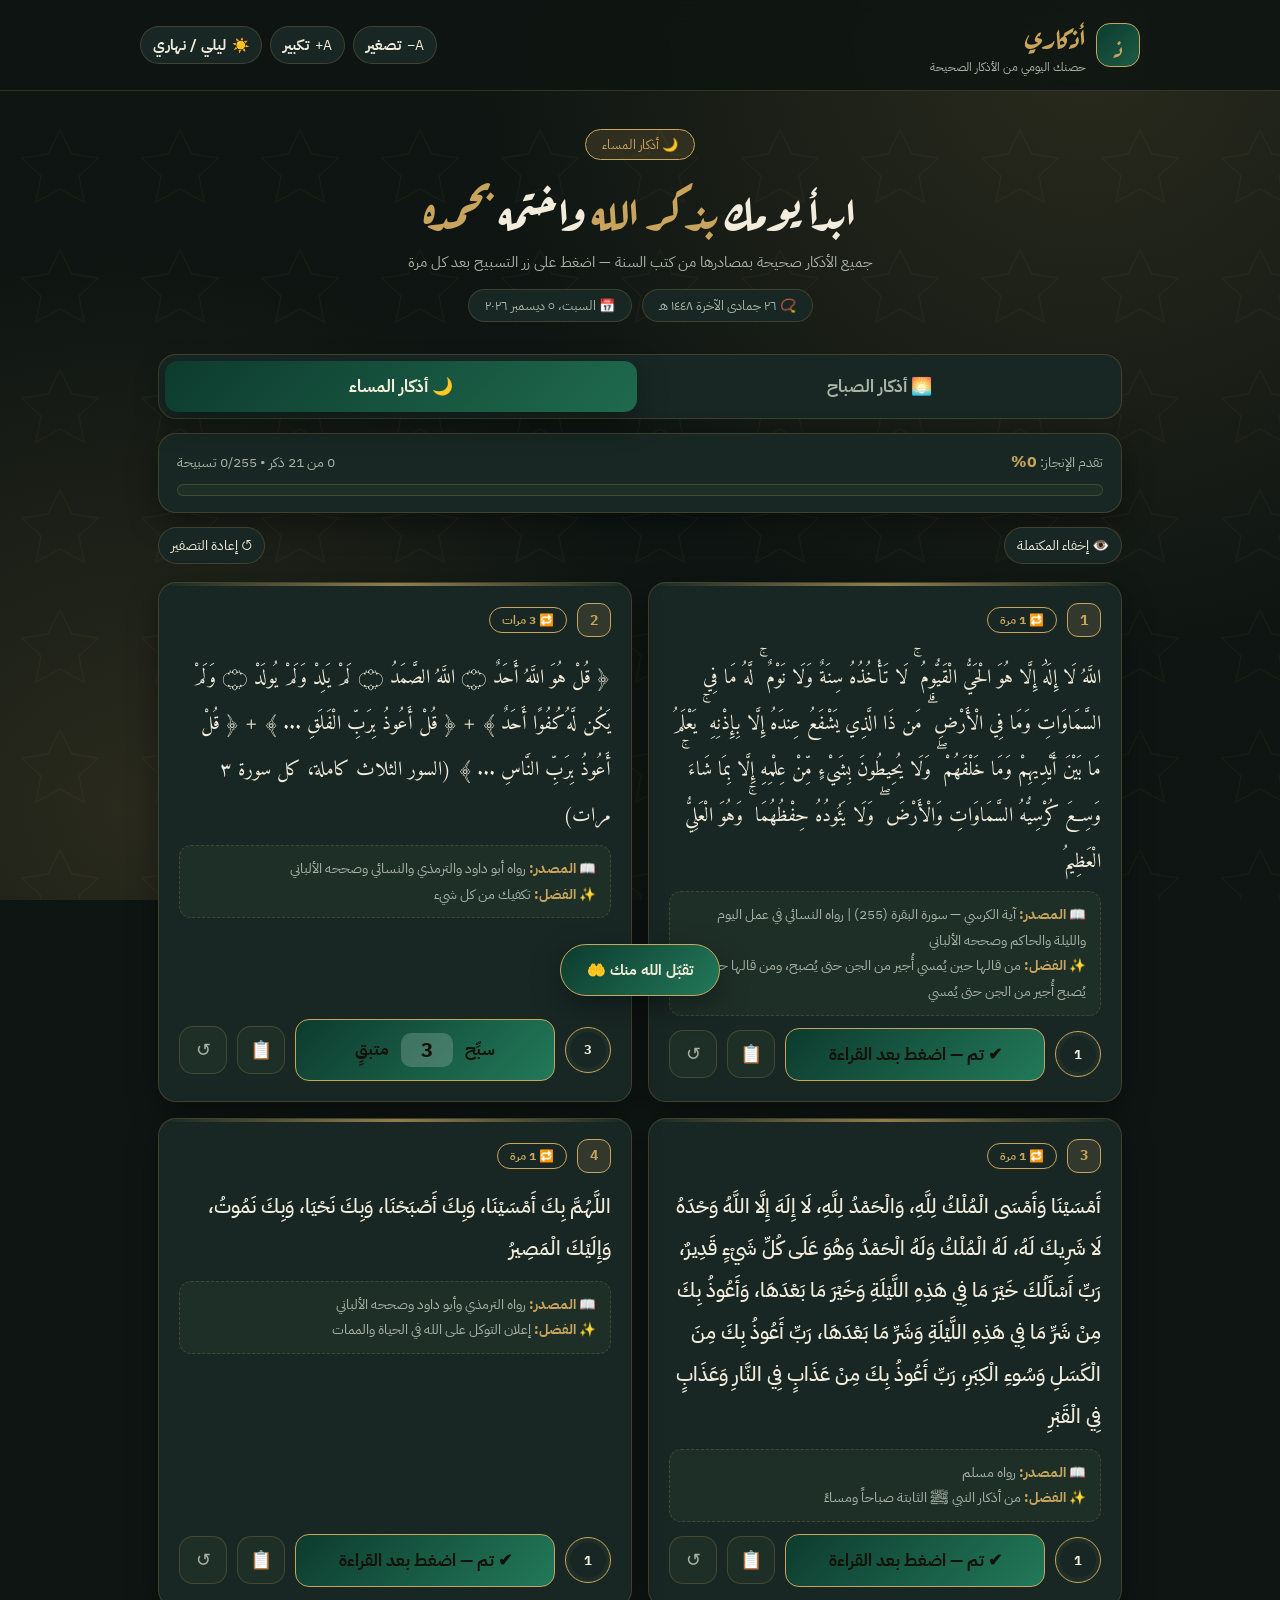
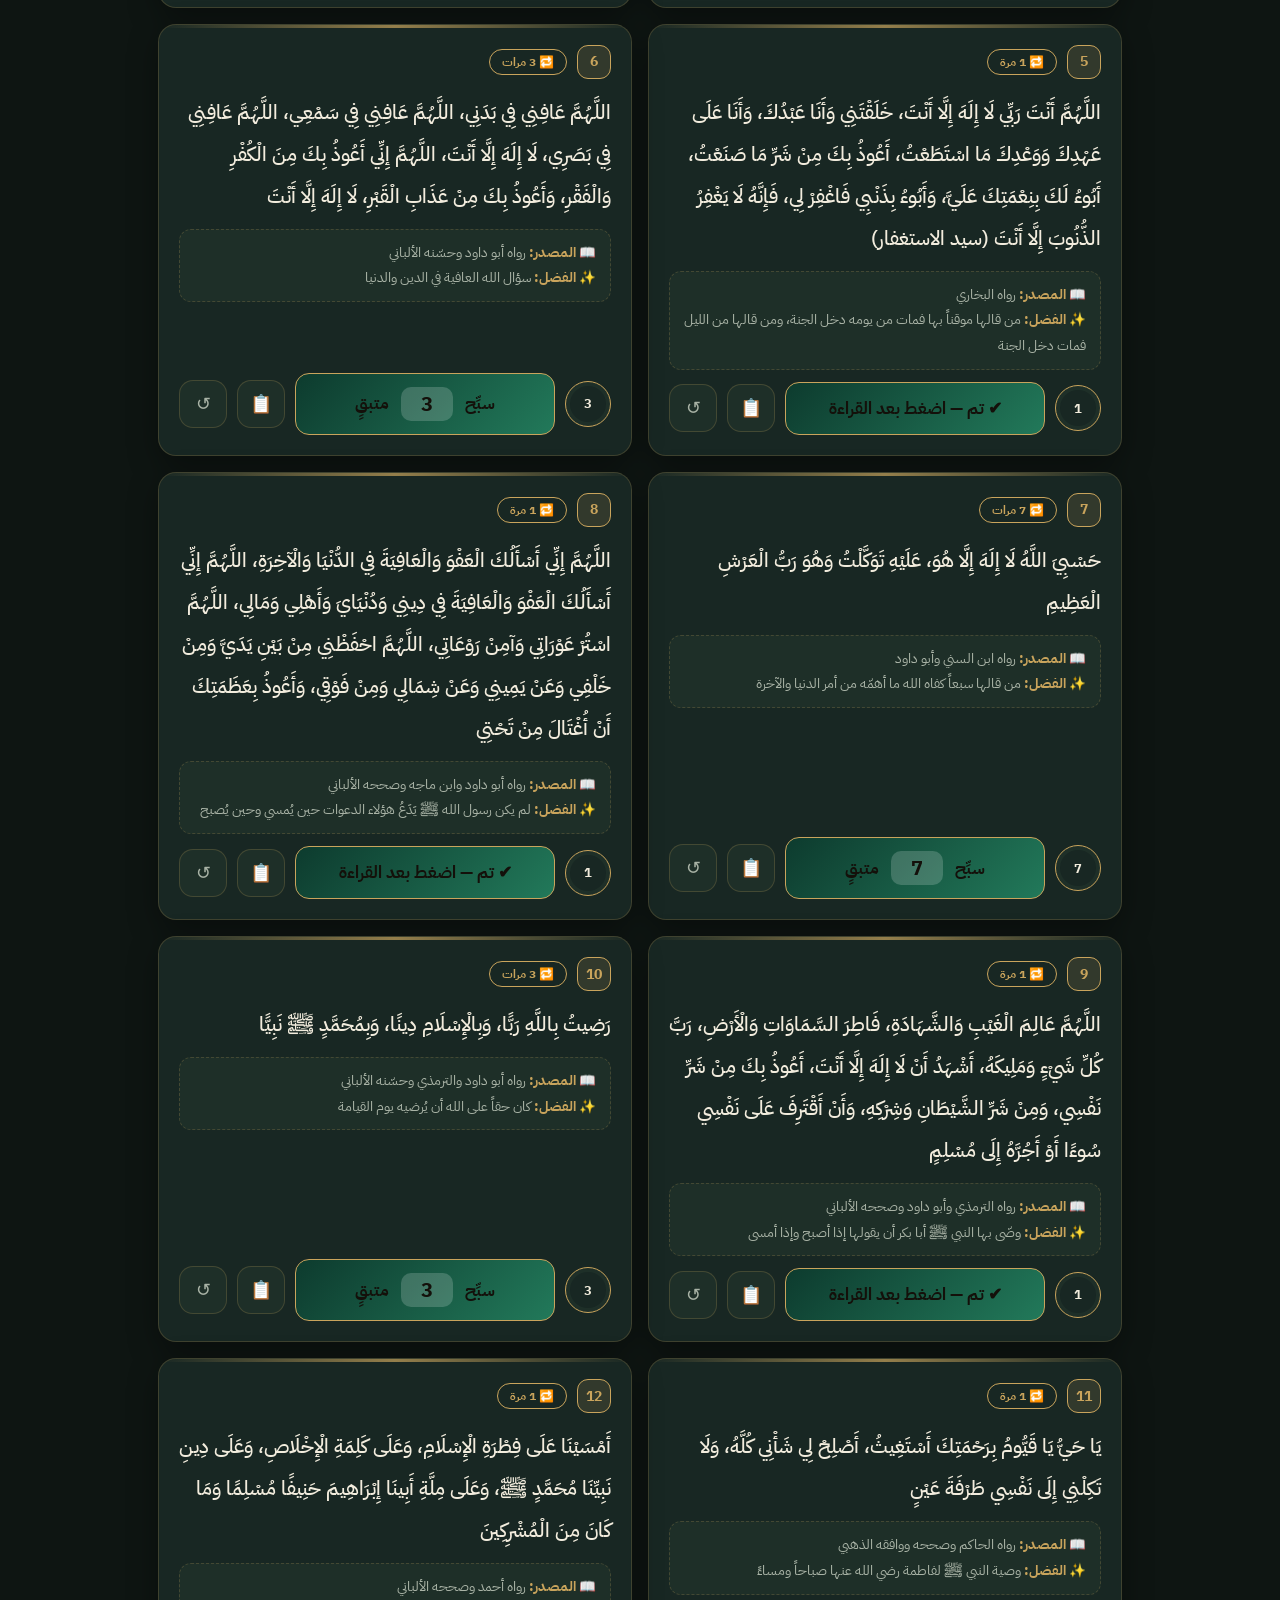
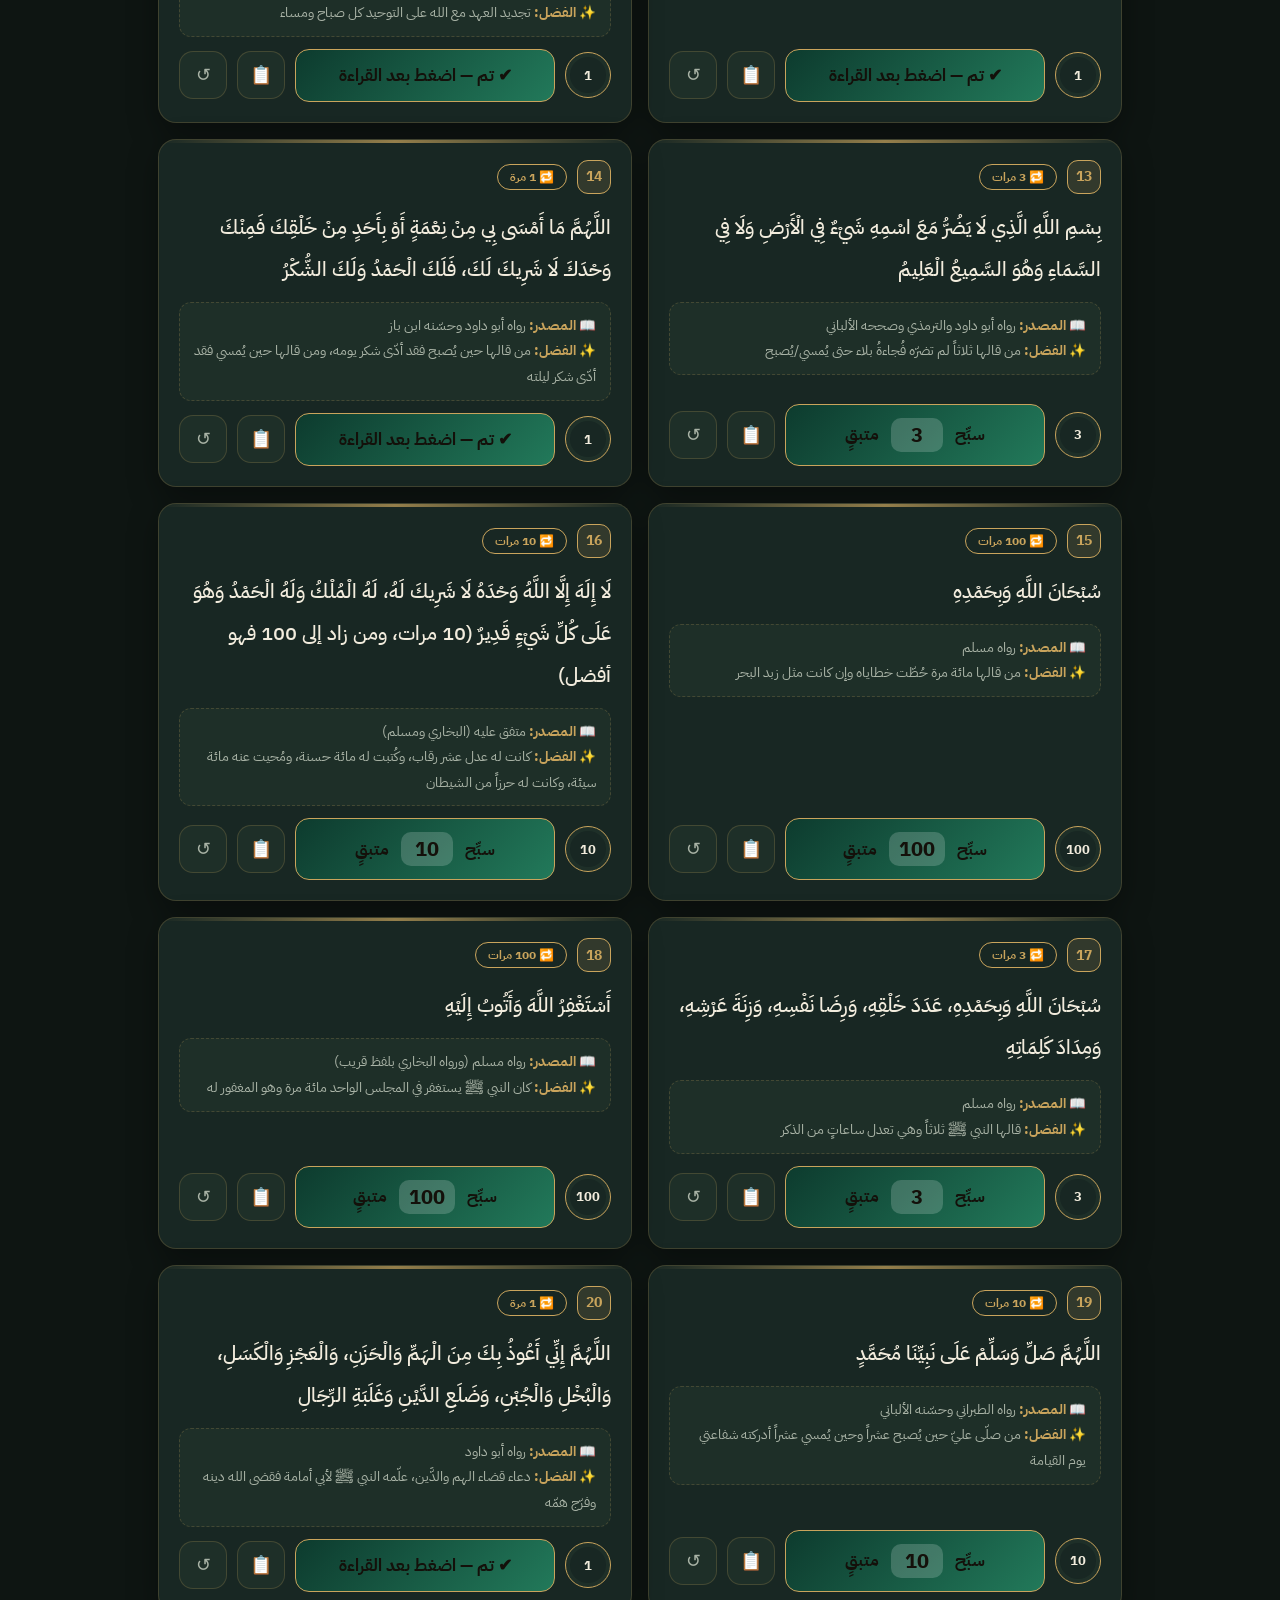
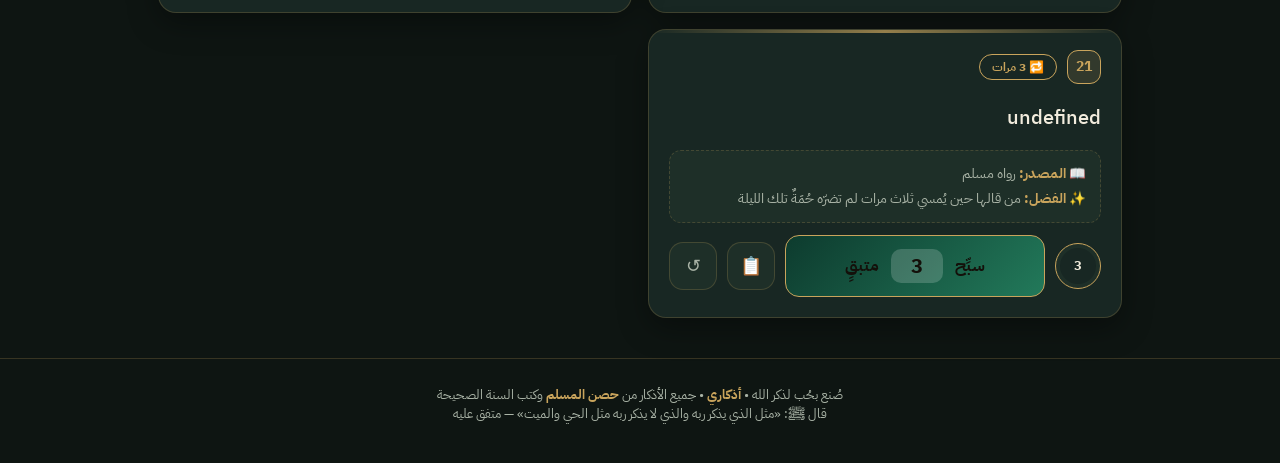
==== azkari-upload/index.html @ 73db7189 "إضافة دعم PWA: manifest.json، service-worker.js، أيقونة التطبيق، وزر التثبيت للجوال" ====
<!DOCTYPE html>
<html lang="ar" dir="rtl" data-theme="dark">
<head>
<meta charset="UTF-8">
<meta name="viewport" content="width=device-width, initial-scale=1.0">
<title>أذكاري | أذكار الصباح والمساء</title>
<meta name="description" content="موقع أذكاري - أذكار الصباح والمساء الصحيحة بمصادرها مع مسبحة إلكترونية لكل ذكر">
<meta name="theme-color" content="#0d3b2e">
<link rel="manifest" href="manifest.json">
<link rel="apple-touch-icon" href="icon.svg">
<link rel="preconnect" href="https://fonts.googleapis.com">
<link rel="preconnect" href="https://fonts.gstatic.com" crossorigin>
<!-- خط ثمانية: IBM Plex Sans Arabic (الخط المعتمد في هوية ثمانية) + خط أميري للنصوص القرآنية -->
<link href="https://fonts.googleapis.com/css2?family=IBM+Plex+Sans+Arabic:wght@300;400;500;600;700&family=Amiri+Quran&family=Aref+Ruqaa:wght@400;700&display=swap" rel="stylesheet">
<style>
  :root{
    --text-size: 20px;
    --radius: 18px;
    --gold: #c9a45c;
    --gold-soft: rgba(201,164,92,.15);
    --transition: .25s ease;
  }
  html[data-theme="dark"]{
    --bg: #0e1512;
    --bg2: #14201a;
    --card: #182723;
    --card2: #1e2f28;
    --ink: #f2ecdd;
    --muted: #a9b3a6;
    --line: rgba(201,164,92,.22);
    --shadow: 0 10px 30px rgba(0,0,0,.35);
    --header-bg: rgba(14,21,18,.88);
    --pattern-opacity: .05;
    --btn-ink: #14100a;
  }
  html[data-theme="light"]{
    --bg: #f7f3e8;
    --bg2: #fffdf6;
    --card: #ffffff;
    --card2: #faf5e9;
    --ink: #2b2620;
    --muted: #7a7264;
    --line: rgba(160,120,50,.28);
    --shadow: 0 10px 25px rgba(120,90,30,.12);
    --header-bg: rgba(247,243,232,.92);
    --pattern-opacity: .06;
    --btn-ink: #fffdf6;
  }
  *{box-sizing:border-box;margin:0;padding:0}
  body{
    font-family:'IBM Plex Sans Arabic',Tahoma,sans-serif;
    background:var(--bg);
    color:var(--ink);
    min-height:100vh;
    transition:background var(--transition),color var(--transition);
    background-image:
      radial-gradient(circle at 85% 5%, var(--gold-soft), transparent 45%),
      radial-gradient(circle at 10% 90%, var(--gold-soft), transparent 40%);
    background-attachment:fixed;
  }
  body::before{
    content:"";
    position:fixed;inset:0;pointer-events:none;z-index:0;
    opacity:var(--pattern-opacity);
    background-image:url("data:image/svg+xml,%3Csvg xmlns='http://www.w3.org/2000/svg' width='120' height='120' viewBox='0 0 120 120'%3E%3Cpath d='M60 10l12 24 26 4-19 18 5 26-24-13-24 13 5-26-19-18 26-4z' fill='none' stroke='%23c9a45c' stroke-width='1.5'/%3E%3C/svg%3E");
    background-size:120px 120px;
  }
  header{
    position:sticky;top:0;z-index:50;
    background:var(--header-bg);
    backdrop-filter:blur(12px);
    border-bottom:1px solid var(--line);
  }
  .wrap{max-width:1000px;margin:0 auto;padding:0 18px;position:relative;z-index:1}
  .topbar{display:flex;align-items:center;justify-content:space-between;gap:10px;padding:14px 0;flex-wrap:wrap}
  .logo{display:flex;align-items:center;gap:10px}
  .logo .mark{
    width:44px;height:44px;border-radius:14px;display:grid;place-items:center;
    background:linear-gradient(135deg,#0d3b2e,#1c5c46);
    border:1px solid var(--gold);color:var(--gold);
    font-family:'Aref Ruqaa',serif;font-size:26px;line-height:1;
  }
  html[data-theme="light"] .logo .mark{color:#f7f3e8}
  .logo h1{font-family:'Aref Ruqaa',serif;font-size:28px;color:var(--gold)}
  .logo small{display:block;font-family:'IBM Plex Sans Arabic';font-size:12px;color:var(--muted);font-weight:400}
  .controls{display:flex;align-items:center;gap:8px;flex-wrap:wrap}
  .ctl{
    display:flex;align-items:center;gap:6px;
    background:var(--card);border:1px solid var(--line);color:var(--ink);
    border-radius:999px;padding:7px 12px;font-size:14px;cursor:pointer;
    font-family:inherit;transition:var(--transition);
  }
  .ctl:hover{border-color:var(--gold);transform:translateY(-1px)}
  .ctl b{font-size:15px}
  .hero{text-align:center;padding:38px 18px 10px}
  .hero .pill{
    display:inline-block;border:1px solid var(--gold);color:var(--gold);
    border-radius:999px;padding:5px 16px;font-size:13px;margin-bottom:14px;background:var(--gold-soft);
  }
  .hero h2{font-family:'Aref Ruqaa',serif;font-size:clamp(30px,5vw,46px);line-height:1.5}
  .hero h2 span{color:var(--gold)}
  .hero p{color:var(--muted);margin-top:8px;font-size:15px}
  .dates{display:flex;gap:10px;justify-content:center;margin-top:16px;flex-wrap:wrap}
  .dates span{background:var(--card);border:1px solid var(--line);border-radius:999px;padding:6px 16px;font-size:13px;color:var(--muted)}
  .tabs{
    display:flex;background:var(--card);border:1px solid var(--line);
    border-radius:18px;padding:6px;margin:22px 0 6px;gap:6px;
  }
  .tab{
    flex:1;border:none;background:transparent;color:var(--muted);
    font-family:inherit;font-size:17px;font-weight:700;
    padding:13px;border-radius:13px;cursor:pointer;transition:var(--transition);
    display:flex;align-items:center;justify-content:center;gap:8px;
  }
  .tab.active{background:linear-gradient(135deg,#0d3b2e,#1f6a4e);color:#f5eeda;box-shadow:var(--shadow)}
  html[data-theme="light"] .tab.active{color:#fff}
  .progress-box{background:var(--card);border:1px solid var(--line);border-radius:var(--radius);padding:16px 18px;margin:14px 0;box-shadow:var(--shadow)}
  .progress-row{display:flex;justify-content:space-between;align-items:center;font-size:14px;color:var(--muted);margin-bottom:10px;gap:8px;flex-wrap:wrap}
  .progress-row strong{color:var(--gold);font-size:16px}
  .bar{height:12px;background:var(--card2);border:1px solid var(--line);border-radius:999px;overflow:hidden}
  .bar i{display:block;height:100%;width:0;border-radius:999px;background:linear-gradient(90deg,#8a6d2f,var(--gold),#e8cf8f);transition:width .5s ease}
  .tools{display:flex;gap:8px;margin:12px 0 4px;flex-wrap:wrap}
  .tools .ghost{margin-inline-start:auto}
  .grid{display:grid;gap:16px;padding:14px 0 40px}
  @media(min-width:700px){.grid{grid-template-columns:1fr 1fr}}
  .card{
    background:var(--card);border:1px solid var(--line);border-radius:var(--radius);
    padding:20px;box-shadow:var(--shadow);position:relative;overflow:hidden;
    transition:var(--transition);display:flex;flex-direction:column;gap:12px;
  }
  .card::before{content:"";position:absolute;top:0;right:0;left:0;height:3px;background:linear-gradient(90deg,transparent,var(--gold),transparent);opacity:.7}
  .card.done{border-color:var(--gold);background:linear-gradient(180deg,var(--card),var(--gold-soft))}
  .card.done .dhikr{opacity:.75}
  .card-top{display:flex;align-items:center;gap:10px}
  .num{
    min-width:34px;height:34px;border-radius:11px;display:grid;place-items:center;
    background:var(--gold-soft);border:1px solid var(--gold);color:var(--gold);
    font-weight:700;font-size:14px;
  }
  .badge{font-size:12px;color:var(--muted);border:1px solid var(--line);border-radius:999px;padding:3px 12px}
  .badge.rep{color:var(--gold);border-color:var(--gold);font-weight:700}
  .done-tag{margin-inline-start:auto;font-size:12px;color:#2e7d4f;font-weight:700;display:none}
  html[data-theme="dark"] .done-tag{color:#7fd6a4}
  .card.done .done-tag{display:inline}
  .dhikr{font-size:var(--text-size);line-height:2.1;font-weight:500}
  .dhikr.quran{font-family:'Amiri Quran',serif;line-height:2.3}
  .meta{background:var(--card2);border:1px dashed var(--line);border-radius:12px;padding:10px 14px;font-size:13.5px;color:var(--muted);line-height:1.9}
  .meta strong{color:var(--gold)}
  .actions{display:flex;align-items:center;gap:10px;margin-top:auto;flex-wrap:wrap}
  .counter{
    flex:1;display:flex;align-items:center;justify-content:center;gap:12px;
    border:none;cursor:pointer;font-family:inherit;color:var(--btn-ink);
    background:linear-gradient(135deg,#0d3b2e,#22795a);
    border-radius:14px;padding:13px;font-size:17px;font-weight:700;
    transition:var(--transition);border:1px solid var(--gold);
  }
  html[data-theme="light"] .counter{color:#fff}
  .counter:hover{transform:translateY(-2px);box-shadow:var(--shadow)}
  .counter:active{transform:scale(.97)}
  .counter:disabled{opacity:.55;cursor:default;transform:none}
  .counter .left{
    background:rgba(255,255,255,.18);border-radius:10px;min-width:52px;padding:2px 10px;font-size:20px;
  }
  .icon-btn{
    width:48px;height:48px;border-radius:14px;border:1px solid var(--line);
    background:var(--card2);color:var(--muted);cursor:pointer;font-size:18px;transition:var(--transition);
  }
  .icon-btn:hover{color:var(--gold);border-color:var(--gold)}
  .ring{width:46px;height:46px;border-radius:50%;display:grid;place-items:center;font-size:13px;font-weight:700;flex-shrink:0;
    background:conic-gradient(var(--gold) calc(var(--p,0)*1%), var(--card2) 0);border:1px solid var(--gold)}
  .ring span{background:var(--card);border-radius:50%;width:36px;height:36px;display:grid;place-items:center}
  footer{text-align:center;color:var(--muted);font-size:13px;padding:26px 16px 40px;border-top:1px solid var(--line)}
  footer b{color:var(--gold)}
  .toast{
    position:fixed;bottom:24px;right:50%;transform:translateX(50%) translateY(120px);
    background:linear-gradient(135deg,#0d3b2e,#22795a);color:#f5eeda;
    padding:14px 26px;border-radius:999px;border:1px solid var(--gold);
    font-weight:700;z-index:99;transition:transform .4s ease;box-shadow:var(--shadow);font-size:15px;
  }
  .toast.show{transform:translateX(50%) translateY(0)}
  .empty{text-align:center;color:var(--muted);padding:50px 20px;font-size:16px}
</style>
</head>
<body>
<header>
  <div class="wrap topbar">
    <div class="logo">
      <div class="mark">ذ</div>
      <h1>أذكاري<small>حصنك اليومي من الأذكار الصحيحة</small></h1>
    </div>
    <div class="controls">
      <button class="ctl" id="fontMinus" title="تصغير الخط">A− <b>تصغير</b></button>
      <button class="ctl" id="fontPlus" title="تكبير الخط">A+ <b>تكبير</b></button>
      <button class="ctl" id="themeBtn" title="تبديل الثيم">🌙 <b>ليلي / نهاري</b></button>
    </div>
  </div>
</header>

<div class="wrap">
  <section class="hero">
    <div class="pill" id="greeting">🌅 أذكار الصباح</div>
    <h2>ابدأ يومك <span>بذكر الله</span> واختمه <span>بحمده</span></h2>
    <p>جميع الأذكار صحيحة بمصادرها من كتب السنة — اضغط على زر التسبيح بعد كل مرة</p>
    <div class="dates"><span id="hijri">—</span><span id="greg">—</span></div>
  </section>

  <nav class="tabs">
    <button class="tab active" data-tab="morning">🌅 أذكار الصباح</button>
    <button class="tab" data-tab="evening">🌙 أذكار المساء</button>
  </nav>

  <div class="progress-box">
    <div class="progress-row">
      <span>تقدم الإنجاز: <strong id="pct">0%</strong></span>
      <span id="count">0 من 0 ذكر</span>
    </div>
    <div class="bar"><i id="barFill"></i></div>
  </div>

  <div class="tools">
    <button class="ctl" id="hideDone">👁️ إخفاء المكتملة</button>
    <button class="ctl ghost" id="resetBtn">↺ إعادة التصفير</button>
  </div>

  <main class="grid" id="grid"></main>
</div>

<footer>
  صُنع بحُب لذكر الله • <b>أذكاري</b> • جميع الأذكار من <b>حصن المسلم</b> وكتب السنة الصحيحة<br>
  قال ﷺ: «مثل الذي يذكر ربه والذي لا يذكر ربه مثل الحي والميت» — متفق عليه
</footer>

<div class="toast" id="toast">تقبّل الله منك 🤲</div>

<script>
const ADHKAR = [
 {id:"kursi", quran:true, repeat:1, both:true,
  text:"اللَّهُ لَا إِلَٰهَ إِلَّا هُوَ الْحَيُّ الْقَيُّومُ ۚ لَا تَأْخُذُهُ سِنَةٌ وَلَا نَوْمٌ ۚ لَّهُ مَا فِي السَّمَاوَاتِ وَمَا فِي الْأَرْضِ ۗ مَن ذَا الَّذِي يَشْفَعُ عِندَهُ إِلَّا بِإِذْنِهِ ۚ يَعْلَمُ مَا بَيْنَ أَيْدِيهِمْ وَمَا خَلْفَهُمْ ۖ وَلَا يُحِيطُونَ بِشَيْءٍ مِّنْ عِلْمِهِ إِلَّا بِمَا شَاءَ ۚ وَسِعَ كُرْسِيُّهُ السَّمَاوَاتِ وَالْأَرْضَ ۖ وَلَا يَئُودُهُ حِفْظُهُمَا ۚ وَهُوَ الْعَلِيُّ الْعَظِيمُ",
  source:"آية الكرسي — سورة البقرة (255) | رواه النسائي في عمل اليوم والليلة والحاكم وصححه الألباني",
  virtue:"من قالها حين يُمسي أُجير من الجن حتى يُصبح، ومن قالها حين يُصبح أُجير من الجن حتى يُمسي"},
 {id:"ikhlas", quran:true, repeat:3, both:true,
  text:"﴿ قُلْ هُوَ اللَّهُ أَحَدٌ ۝ اللَّهُ الصَّمَدُ ۝ لَمْ يَلِدْ وَلَمْ يُولَدْ ۝ وَلَمْ يَكُن لَّهُ كُفُوًا أَحَدٌ ﴾ + ﴿ قُلْ أَعُوذُ بِرَبِّ الْفَلَقِ ... ﴾ + ﴿ قُلْ أَعُوذُ بِرَبِّ النَّاسِ ... ﴾ (السور الثلاث كاملة، كل سورة ٣ مرات)",
  source:"رواه أبو داود والترمذي والنسائي وصححه الألباني",
  virtue:"تكفيك من كل شيء"},
 {id:"malik", repeat:1,
  m:"أَصْبَحْنَا وَأَصْبَحَ الْمُلْكُ لِلَّهِ، وَالْحَمْدُ لِلَّهِ، لَا إِلَهَ إِلَّا اللَّهُ وَحْدَهُ لَا شَرِيكَ لَهُ، لَهُ الْمُلْكُ وَلَهُ الْحَمْدُ وَهُوَ عَلَى كُلِّ شَيْءٍ قَدِيرٌ، رَبِّ أَسْأَلُكَ خَيْرَ مَا فِي هَذَا الْيَوْمِ وَخَيْرَ مَا بَعْدَهُ، وَأَعُوذُ بِكَ مِنْ شَرِّ مَا فِي هَذَا الْيَوْمِ وَشَرِّ مَا بَعْدَهُ، رَبِّ أَعُوذُ بِكَ مِنَ الْكَسَلِ وَسُوءِ الْكِبَرِ، رَبِّ أَعُوذُ بِكَ مِنْ عَذَابٍ فِي النَّارِ وَعَذَابٍ فِي الْقَبْرِ",
  e:"أَمْسَيْنَا وَأَمْسَى الْمُلْكُ لِلَّهِ، وَالْحَمْدُ لِلَّهِ، لَا إِلَهَ إِلَّا اللَّهُ وَحْدَهُ لَا شَرِيكَ لَهُ، لَهُ الْمُلْكُ وَلَهُ الْحَمْدُ وَهُوَ عَلَى كُلِّ شَيْءٍ قَدِيرٌ، رَبِّ أَسْأَلُكَ خَيْرَ مَا فِي هَذِهِ اللَّيْلَةِ وَخَيْرَ مَا بَعْدَهَا، وَأَعُوذُ بِكَ مِنْ شَرِّ مَا فِي هَذِهِ اللَّيْلَةِ وَشَرِّ مَا بَعْدَهَا، رَبِّ أَعُوذُ بِكَ مِنَ الْكَسَلِ وَسُوءِ الْكِبَرِ، رَبِّ أَعُوذُ بِكَ مِنْ عَذَابٍ فِي النَّارِ وَعَذَابٍ فِي الْقَبْرِ",
  source:"رواه مسلم", virtue:"من أذكار النبي ﷺ الثابتة صباحاً ومساءً"},
 {id:"bika", repeat:1,
  m:"اللَّهُمَّ بِكَ أَصْبَحْنَا، وَبِكَ أَمْسَيْنَا، وَبِكَ نَحْيَا، وَبِكَ نَمُوتُ، وَإِلَيْكَ النُّشُورُ",
  e:"اللَّهُمَّ بِكَ أَمْسَيْنَا، وَبِكَ أَصْبَحْنَا، وَبِكَ نَحْيَا، وَبِكَ نَمُوتُ، وَإِلَيْكَ الْمَصِيرُ",
  source:"رواه الترمذي وأبو داود وصححه الألباني", virtue:"إعلان التوكل على الله في الحياة والممات"},
 {id:"sayyid", repeat:1, both:true,
  text:"اللَّهُمَّ أَنْتَ رَبِّي لَا إِلَهَ إِلَّا أَنْتَ، خَلَقْتَنِي وَأَنَا عَبْدُكَ، وَأَنَا عَلَى عَهْدِكَ وَوَعْدِكَ مَا اسْتَطَعْتُ، أَعُوذُ بِكَ مِنْ شَرِّ مَا صَنَعْتُ، أَبُوءُ لَكَ بِنِعْمَتِكَ عَلَيَّ، وَأَبُوءُ بِذَنْبِي فَاغْفِرْ لِي، فَإِنَّهُ لَا يَغْفِرُ الذُّنُوبَ إِلَّا أَنْتَ (سيد الاستغفار)",
  source:"رواه البخاري", virtue:"من قالها موقناً بها فمات من يومه دخل الجنة، ومن قالها من الليل فمات دخل الجنة"},
 {id:"aafini", repeat:3, both:true,
  text:"اللَّهُمَّ عَافِنِي فِي بَدَنِي، اللَّهُمَّ عَافِنِي فِي سَمْعِي، اللَّهُمَّ عَافِنِي فِي بَصَرِي، لَا إِلَهَ إِلَّا أَنْتَ، اللَّهُمَّ إِنِّي أَعُوذُ بِكَ مِنَ الْكُفْرِ وَالْفَقْرِ، وَأَعُوذُ بِكَ مِنْ عَذَابِ الْقَبْرِ، لَا إِلَهَ إِلَّا أَنْتَ",
  source:"رواه أبو داود وحسّنه الألباني", virtue:"سؤال الله العافية في الدين والدنيا"},
 {id:"hasbi", repeat:7, both:true,
  text:"حَسْبِيَ اللَّهُ لَا إِلَهَ إِلَّا هُوَ، عَلَيْهِ تَوَكَّلْتُ وَهُوَ رَبُّ الْعَرْشِ الْعَظِيمِ",
  source:"رواه ابن السني وأبو داود", virtue:"من قالها سبعاً كفاه الله ما أهمّه من أمر الدنيا والآخرة"},
 {id:"aafiyah", repeat:1, both:true,
  text:"اللَّهُمَّ إِنِّي أَسْأَلُكَ الْعَفْوَ وَالْعَافِيَةَ فِي الدُّنْيَا وَالْآخِرَةِ، اللَّهُمَّ إِنِّي أَسْأَلُكَ الْعَفْوَ وَالْعَافِيَةَ فِي دِينِي وَدُنْيَايَ وَأَهْلِي وَمَالِي، اللَّهُمَّ اسْتُرْ عَوْرَاتِي وَآمِنْ رَوْعَاتِي، اللَّهُمَّ احْفَظْنِي مِنْ بَيْنِ يَدَيَّ وَمِنْ خَلْفِي وَعَنْ يَمِينِي وَعَنْ شِمَالِي وَمِنْ فَوْقِي، وَأَعُوذُ بِعَظَمَتِكَ أَنْ أُغْتَالَ مِنْ تَحْتِي",
  source:"رواه أبو داود وابن ماجه وصححه الألباني", virtue:"لم يكن رسول الله ﷺ يَدَعُ هؤلاء الدعوات حين يُمسي وحين يُصبح"},
 {id:"aalim", repeat:1, both:true,
  text:"اللَّهُمَّ عَالِمَ الْغَيْبِ وَالشَّهَادَةِ، فَاطِرَ السَّمَاوَاتِ وَالْأَرْضِ، رَبَّ كُلِّ شَيْءٍ وَمَلِيكَهُ، أَشْهَدُ أَنْ لَا إِلَهَ إِلَّا أَنْتَ، أَعُوذُ بِكَ مِنْ شَرِّ نَفْسِي، وَمِنْ شَرِّ الشَّيْطَانِ وَشِرْكِهِ، وَأَنْ أَقْتَرِفَ عَلَى نَفْسِي سُوءًا أَوْ أَجُرَّهُ إِلَى مُسْلِمٍ",
  source:"رواه الترمذي وأبو داود وصححه الألباني", virtue:"وصّى بها النبي ﷺ أبا بكر أن يقولها إذا أصبح وإذا أمسى"},
 {id:"raditu", repeat:3, both:true,
  text:"رَضِيتُ بِاللَّهِ رَبًّا، وَبِالْإِسْلَامِ دِينًا، وَبِمُحَمَّدٍ ﷺ نَبِيًّا",
  source:"رواه أبو داود والترمذي وحسّنه الألباني", virtue:"كان حقاً على الله أن يُرضيه يوم القيامة"},
 {id:"hayyu", repeat:1, both:true,
  text:"يَا حَيُّ يَا قَيُّومُ بِرَحْمَتِكَ أَسْتَغِيثُ، أَصْلِحْ لِي شَأْنِي كُلَّهُ، وَلَا تَكِلْنِي إِلَى نَفْسِي طَرْفَةَ عَيْنٍ",
  source:"رواه الحاكم وصححه ووافقه الذهبي", virtue:"وصية النبي ﷺ لفاطمة رضي الله عنها صباحاً ومساءً"},
 {id:"fitrah", repeat:1,
  m:"أَصْبَحْنَا عَلَى فِطْرَةِ الْإِسْلَامِ، وَعَلَى كَلِمَةِ الْإِخْلَاصِ، وَعَلَى دِينِ نَبِيِّنَا مُحَمَّدٍ ﷺ، وَعَلَى مِلَّةِ أَبِينَا إِبْرَاهِيمَ حَنِيفًا مُسْلِمًا وَمَا كَانَ مِنَ الْمُشْرِكِينَ",
  e:"أَمْسَيْنَا عَلَى فِطْرَةِ الْإِسْلَامِ، وَعَلَى كَلِمَةِ الْإِخْلَاصِ، وَعَلَى دِينِ نَبِيِّنَا مُحَمَّدٍ ﷺ، وَعَلَى مِلَّةِ أَبِينَا إِبْرَاهِيمَ حَنِيفًا مُسْلِمًا وَمَا كَانَ مِنَ الْمُشْرِكِينَ",
  source:"رواه أحمد وصححه الألباني", virtue:"تجديد العهد مع الله على التوحيد كل صباح ومساء"},
 {id:"bismillah", repeat:3, both:true,
  text:"بِسْمِ اللَّهِ الَّذِي لَا يَضُرُّ مَعَ اسْمِهِ شَيْءٌ فِي الْأَرْضِ وَلَا فِي السَّمَاءِ وَهُوَ السَّمِيعُ الْعَلِيمُ",
  source:"رواه أبو داود والترمذي وصححه الألباني", virtue:"من قالها ثلاثاً لم تضرّه فُجاءةُ بلاء حتى يُمسي/يُصبح"},
 {id:"niamah", repeat:1,
  m:"اللَّهُمَّ مَا أَصْبَحَ بِي مِنْ نِعْمَةٍ أَوْ بِأَحَدٍ مِنْ خَلْقِكَ فَمِنْكَ وَحْدَكَ لَا شَرِيكَ لَكَ، فَلَكَ الْحَمْدُ وَلَكَ الشُّكْرُ",
  e:"اللَّهُمَّ مَا أَمْسَى بِي مِنْ نِعْمَةٍ أَوْ بِأَحَدٍ مِنْ خَلْقِكَ فَمِنْكَ وَحْدَكَ لَا شَرِيكَ لَكَ، فَلَكَ الْحَمْدُ وَلَكَ الشُّكْرُ",
  source:"رواه أبو داود وحسّنه ابن باز", virtue:"من قالها حين يُصبح فقد أدّى شكر يومه، ومن قالها حين يُمسي فقد أدّى شكر ليلته"},
 {id:"subhan100", repeat:100, both:true,
  text:"سُبْحَانَ اللَّهِ وَبِحَمْدِهِ",
  source:"رواه مسلم", virtue:"من قالها مائة مرة حُطّت خطاياه وإن كانت مثل زبد البحر"},
 {id:"tahlil", repeat:10, both:true,
  text:"لَا إِلَهَ إِلَّا اللَّهُ وَحْدَهُ لَا شَرِيكَ لَهُ، لَهُ الْمُلْكُ وَلَهُ الْحَمْدُ وَهُوَ عَلَى كُلِّ شَيْءٍ قَدِيرٌ (10 مرات، ومن زاد إلى 100 فهو أفضل)",
  source:"متفق عليه (البخاري ومسلم)", virtue:"كانت له عدل عشر رقاب، وكُتبت له مائة حسنة، ومُحيت عنه مائة سيئة، وكانت له حرزاً من الشيطان"},
 {id:"subhan3", repeat:3, both:true,
  text:"سُبْحَانَ اللَّهِ وَبِحَمْدِهِ، عَدَدَ خَلْقِهِ، وَرِضَا نَفْسِهِ، وَزِنَةَ عَرْشِهِ، وَمِدَادَ كَلِمَاتِهِ",
  source:"رواه مسلم", virtue:"قالها النبي ﷺ ثلاثاً وهي تعدل ساعاتٍ من الذكر"},
 {id:"istighfar", repeat:100, both:true,
  text:"أَسْتَغْفِرُ اللَّهَ وَأَتُوبُ إِلَيْهِ",
  source:"رواه مسلم (ورواه البخاري بلفظ قريب)", virtue:"كان النبي ﷺ يستغفر في المجلس الواحد مائة مرة وهو المغفور له"},
 {id:"salah", repeat:10, both:true,
  text:"اللَّهُمَّ صَلِّ وَسَلِّمْ عَلَى نَبِيِّنَا مُحَمَّدٍ",
  source:"رواه الطبراني وحسّنه الألباني", virtue:"من صلّى عليّ حين يُصبح عشراً وحين يُمسي عشراً أدركته شفاعتي يوم القيامة"},
 {id:"hamm", repeat:1, both:true,
  text:"اللَّهُمَّ إِنِّي أَعُوذُ بِكَ مِنَ الْهَمِّ وَالْحَزَنِ، وَالْعَجْزِ وَالْكَسَلِ، وَالْبُخْلِ وَالْجُبْنِ، وَضَلَعِ الدَّيْنِ وَغَلَبَةِ الرِّجَالِ",
  source:"رواه أبو داود", virtue:"دعاء قضاء الهم والدَّين، علّمه النبي ﷺ لأبي أمامة فقضى الله دينه وفرّج همّه"},
 {id:"kalimat", repeat:3, eveningOnly:true,
  text:"أَعُوذُ بِكَلِمَاتِ اللَّهِ التَّامَّاتِ مِنْ شَرِّ مَا خَلَقَ",
  source:"رواه مسلم", virtue:"من قالها حين يُمسي ثلاث مرات لم تضرّه حُمَةٌ تلك الليلة"},
 {id:"ilm", repeat:1, morningOnly:true,
  text:"اللَّهُمَّ إِنِّي أَسْأَلُكَ عِلْمًا نَافِعًا، وَرِزْقًا طَيِّبًا، وَعَمَلًا مُتَقَبَّلًا",
  source:"رواه ابن ماجه وصححه الألباني", virtue:"كان النبي ﷺ يقولها إذا صلّى الصبح حين يُسلّم"}
];

const $ = s => document.querySelector(s);
const grid = $("#grid");
let tab = (new Date().getHours() >= 4 && new Date().getHours() < 17) ? "morning" : "evening";
let hideDone = false;
let fontSize = parseInt(localStorage.getItem("adhkari-font") || "20", 10);
if(!Number.isFinite(fontSize)) fontSize = 20;
fontSize = Math.min(30, Math.max(14, fontSize));
let left = {}; // remaining per dhikr id

function todayKey(){
  const d = new Date();
  const mm = String(d.getMonth()+1).padStart(2,"0");
  const dd = String(d.getDate()).padStart(2,"0");
  return d.getFullYear()+"-"+mm+"-"+dd;
}
function storeKey(){ return "adhkari-"+todayKey()+"-"+tab; }
function loadLeft(list){
  try{
    const saved = JSON.parse(localStorage.getItem(storeKey()) || "{}");
    left = {};
    list.forEach(d => { left[d.id] = (typeof saved[d.id] === "number") ? saved[d.id] : d.repeat; });
  }catch{ left = {}; list.forEach(d => left[d.id] = d.repeat); }
}
function save(){ localStorage.setItem(storeKey(), JSON.stringify(left)); }

function visibleList(){
  return ADHKAR.filter(d => {
    if(tab === "morning" && d.eveningOnly) return false;
    if(tab === "evening" && d.morningOnly) return false;
    return true;
  });
}
function textOf(d){ return d.both ? d.text : (tab === "morning" ? d.m : d.e); }

function applyFont(){ document.documentElement.style.setProperty("--text-size", fontSize + "px"); }
function applyTheme(t){
  document.documentElement.dataset.theme = t;
  localStorage.setItem("adhkari-theme", t);
  const btn = $("#themeBtn");
  const icon = t === "dark" ? "☀️ " : "🌙 ";
  const first = btn.childNodes[0];
  if(first && first.nodeType === 3){ first.textContent = icon; }
  else{ btn.insertBefore(document.createTextNode(icon), btn.firstChild); }
}

function toast(msg){
  const t = $("#toast"); t.textContent = msg; t.classList.add("show");
  clearTimeout(t._h); t._h = setTimeout(()=>t.classList.remove("show"), 2200);
}

function render(){
  const list = visibleList();
  loadLeftIfNeeded(list);
  grid.innerHTML = "";
  let shown = 0;
  list.forEach((d, i) => {
    const rem = left[d.id];
    const done = rem <= 0;
    if(hideDone && done) return;
    shown++;
    const card = document.createElement("article");
    card.className = "card" + (done ? " done" : "");
    const pctRing = Math.round(((d.repeat - rem) / d.repeat) * 100);
    card.innerHTML = `
      <div class="card-top">
        <div class="num">${i+1}</div>
        <span class="badge rep">🔁 ${d.repeat} ${d.repeat === 1 ? "مرة" : "مرات"}</span>
        <span class="done-tag">✔ تم بحمد الله</span>
      </div>
      <p class="dhikr ${d.quran ? "quran" : ""}">${textOf(d)}</p>
      <div class="meta"><strong>📖 المصدر:</strong> ${d.source}<br><strong>✨ الفضل:</strong> ${d.virtue}</div>
      <div class="actions">
        <div class="ring" style="--p:${pctRing}"><span>${done ? "✔" : rem}</span></div>
        <button class="counter" ${done ? "disabled" : ""}>
          ${d.repeat === 1 ? (done ? "تم الذكر بحمد الله" : "✔ تم — اضغط بعد القراءة")
            : (done ? "اكتمل العدد بحمد الله" : `سبِّح <span class="left">${rem}</span> متبقٍ`)}
        </button>
        <button class="icon-btn" title="نسخ الذكر">📋</button>
        <button class="icon-btn" title="إعادة هذا الذكر">↺</button>
      </div>`;
    const [btn, copyBtn, resetOne] = card.querySelectorAll("button");
    btn.onclick = () => {
      if(left[d.id] > 0){
        left[d.id]--;
        if(navigator.vibrate) navigator.vibrate(15);
        save(); render();
        if(left[d.id] === 0){
          toast("✔ أحسنت! أتممت هذا الذكر");
          checkAllDone();
        }
      }
    };
    copyBtn.onclick = async () => {
      const txt = textOf(d);
      try{
        if(navigator.clipboard && window.isSecureContext !== false){
          await navigator.clipboard.writeText(txt);
        }else{ throw new Error("no-clipboard"); }
        toast("📋 تم نسخ الذكر");
      }catch{
        try{
          const ta = document.createElement("textarea");
          ta.value = txt;
          ta.style.position = "fixed"; ta.style.opacity = "0";
          document.body.appendChild(ta); ta.select();
          document.execCommand("copy"); ta.remove();
          toast("📋 تم نسخ الذكر");
        }catch{ toast("تعذّر النسخ"); }
      }
    };
    resetOne.onclick = () => { left[d.id] = d.repeat; save(); render(); };
    grid.appendChild(card);
  });
  if(shown === 0){
    grid.innerHTML = `<div class="empty">🎉 ما شاء الله! أتممت جميع الأذكار<br>تقبّل الله منك وجعله في ميزان حسناتك</div>`;
  }
  updateProgress(list);
}

let loadedFor = "";
function loadLeftIfNeeded(list){
  const k = storeKey();
  if(loadedFor !== k){ loadLeft(list); loadedFor = k; }
}

function updateProgress(list){
  const total = list.reduce((s,d)=>s+d.repeat,0);
  const doneCount = list.reduce((s,d)=>s+(d.repeat - left[d.id]),0);
  const finished = list.filter(d=>left[d.id] <= 0).length;
  const pct = total ? Math.round(doneCount/total*100) : 0;
  $("#pct").textContent = pct + "%";
  $("#barFill").style.width = pct + "%";
  $("#count").textContent = `${finished} من ${list.length} ذكر • ${doneCount}/${total} تسبيحة`;
}

function checkAllDone(){
  const list = visibleList();
  if(list.every(d => left[d.id] <= 0)) setTimeout(()=>toast("🎉 تقبّل الله! أتممت أذكار " + (tab === "morning" ? "الصباح" : "المساء")), 400);
}

// tabs
document.querySelectorAll(".tab").forEach(b => b.onclick = () => {
  document.querySelectorAll(".tab").forEach(x => x.classList.remove("active"));
  b.classList.add("active");
  tab = b.dataset.tab;
  $("#greeting").textContent = tab === "morning" ? "🌅 أذكار الصباح" : "🌙 أذكار المساء";
  render();
});

// controls
$("#fontPlus").onclick = () => { if(fontSize < 30){ fontSize += 2; localStorage.setItem("adhkari-font", fontSize); applyFont(); } };
$("#fontMinus").onclick = () => { if(fontSize > 14){ fontSize -= 2; localStorage.setItem("adhkari-font", fontSize); applyFont(); } };
$("#themeBtn").onclick = () => applyTheme(document.documentElement.dataset.theme === "dark" ? "light" : "dark");
$("#resetBtn").onclick = () => {
  visibleList().forEach(d => left[d.id] = d.repeat);
  save(); render(); toast("↺ تم تصفير العدادات");
};
$("#hideDone").onclick = (e) => {
  hideDone = !hideDone;
  e.currentTarget.innerHTML = hideDone ? "👁️ إظهار الكل" : "👁️ إخفاء المكتملة";
  render();
};

// dates
try{
  $("#hijri").textContent = "📿 " + new Intl.DateTimeFormat("ar-SA-u-ca-islamic",{day:"numeric",month:"long",year:"numeric"}).format(new Date());
}catch{ $("#hijri").textContent = "📿 التاريخ الهجري"; }
$("#greg").textContent = "📅 " + new Intl.DateTimeFormat("ar-EG",{weekday:"long",day:"numeric",month:"long",year:"numeric"}).format(new Date());

// init
applyFont();
applyTheme(localStorage.getItem("adhkari-theme") || "dark");
document.querySelector(`.tab[data-tab="${tab}"]`).classList.add("active");
document.querySelector(`.tab[data-tab="${tab === "morning" ? "evening" : "morning"}"]`).classList.remove("active");
$("#greeting").textContent = tab === "morning" ? "🌅 أذكار الصباح" : "🌙 أذكار المساء";
render();

// تثبيت خدمة العمل (Service Worker) لجعل التطبيق يعمل بدون إنترنت ويتيح تثبيته كتطبيق
if ("serviceWorker" in navigator) {
  navigator.serviceWorker.register("./service-worker.js")
    .then((reg) => console.log("✅ Service Worker تم تفعيله:", reg.scope))
    .catch((err) => console.log("❌ خطأ في تفعيل Service Worker:", err));
}

// إظهار رسالة تثبيت التطبيق على الجوال (PWA Install Prompt)
let deferredPrompt;
window.addEventListener("beforeinstallprompt", (e) => {
  e.preventDefault();
  deferredPrompt = e;
  const btn = document.createElement("button");
  btn.textContent = "📲 تثبيت تطبيق أذكاري";
  btn.style.cssText = "position:fixed;bottom:24px;right:50%;transform:translateX(50%);z-index:100;padding:12px 24px;background:#0d3b2e;color:#f5eeda;border:none;border-radius:50px;font-size:15px;font-weight:700;cursor:pointer;box-shadow:0 4px 12px rgba(0,0,0,.3);font-family:inherit;";
  btn.onclick = async () => {
    if (deferredPrompt) {
      deferredPrompt.prompt();
      const { outcome } = await deferredPrompt.userChoice;
      if (outcome === "accepted") console.log("✅ المستخدم وافق على تثبيت التطبيق");
      deferredPrompt = null;
      btn.remove();
    }
  };
  document.body.appendChild(btn);
});
</script>
</body>
</html>
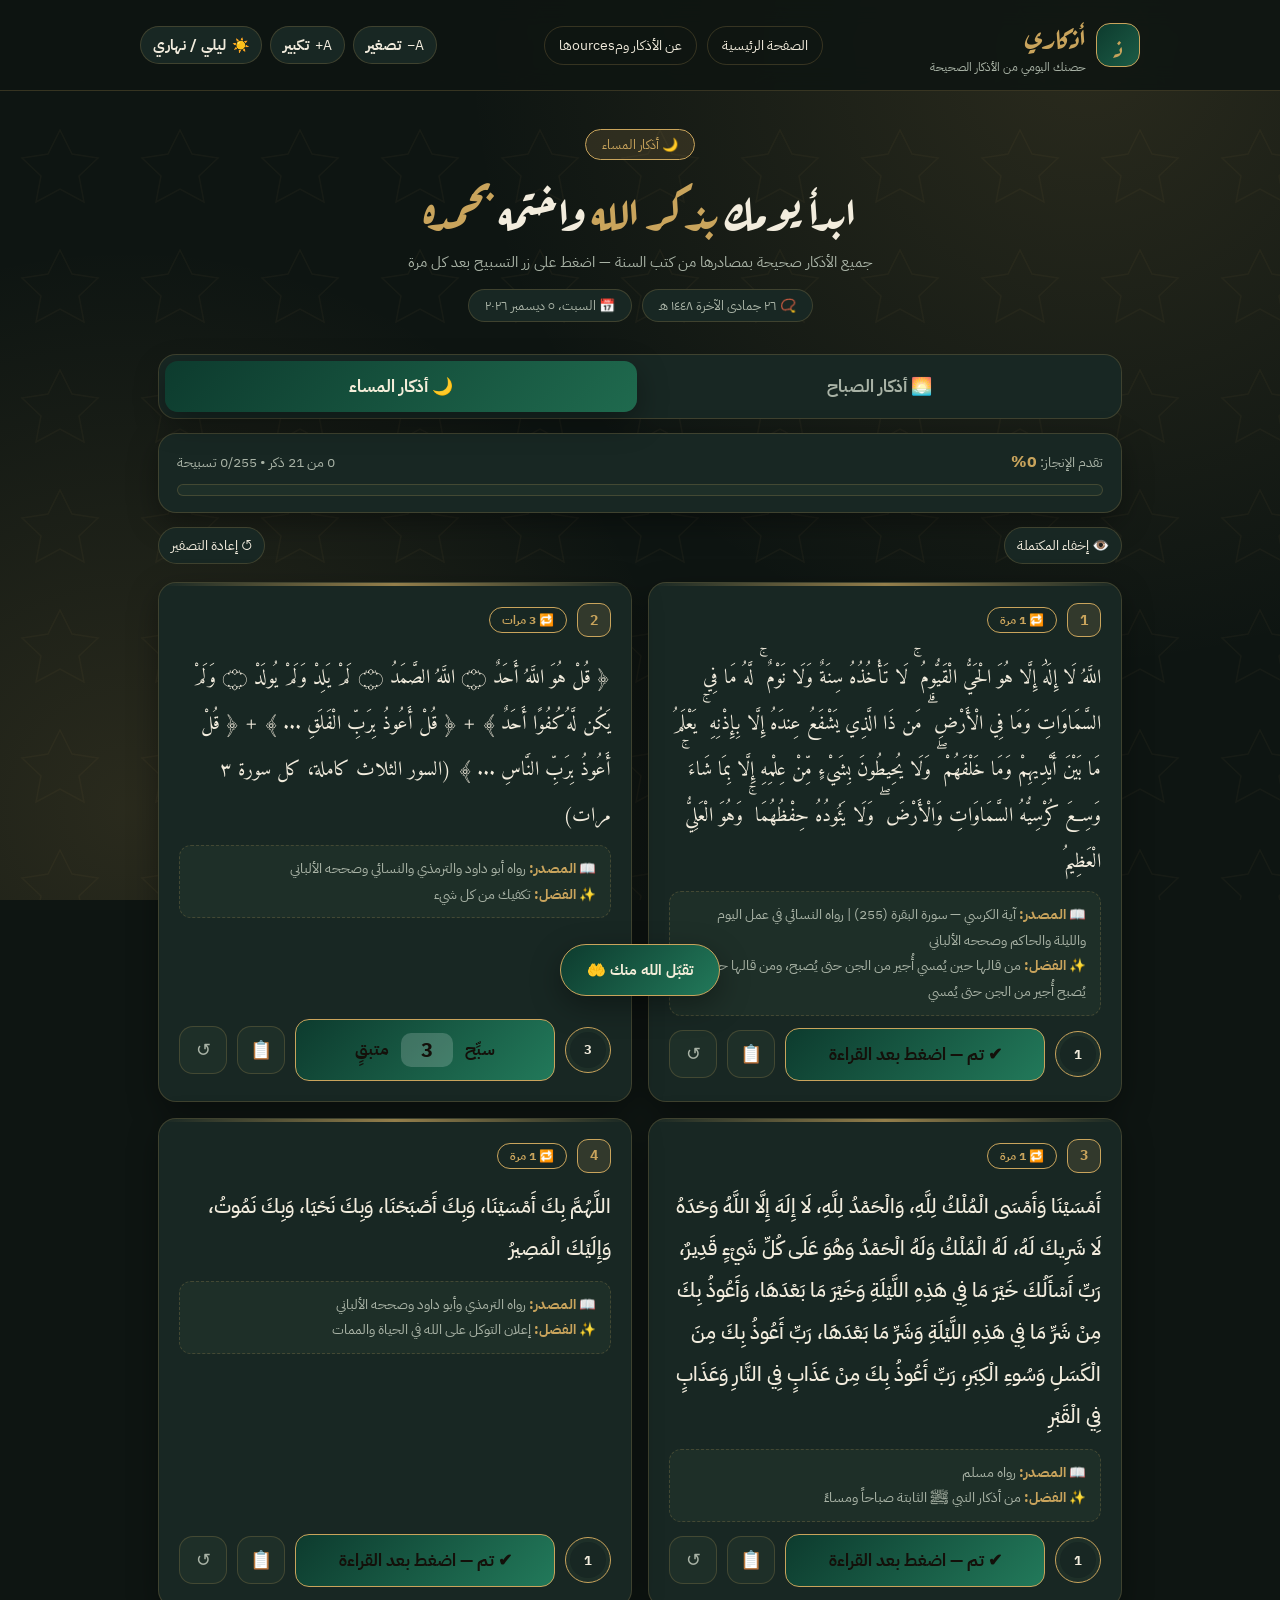
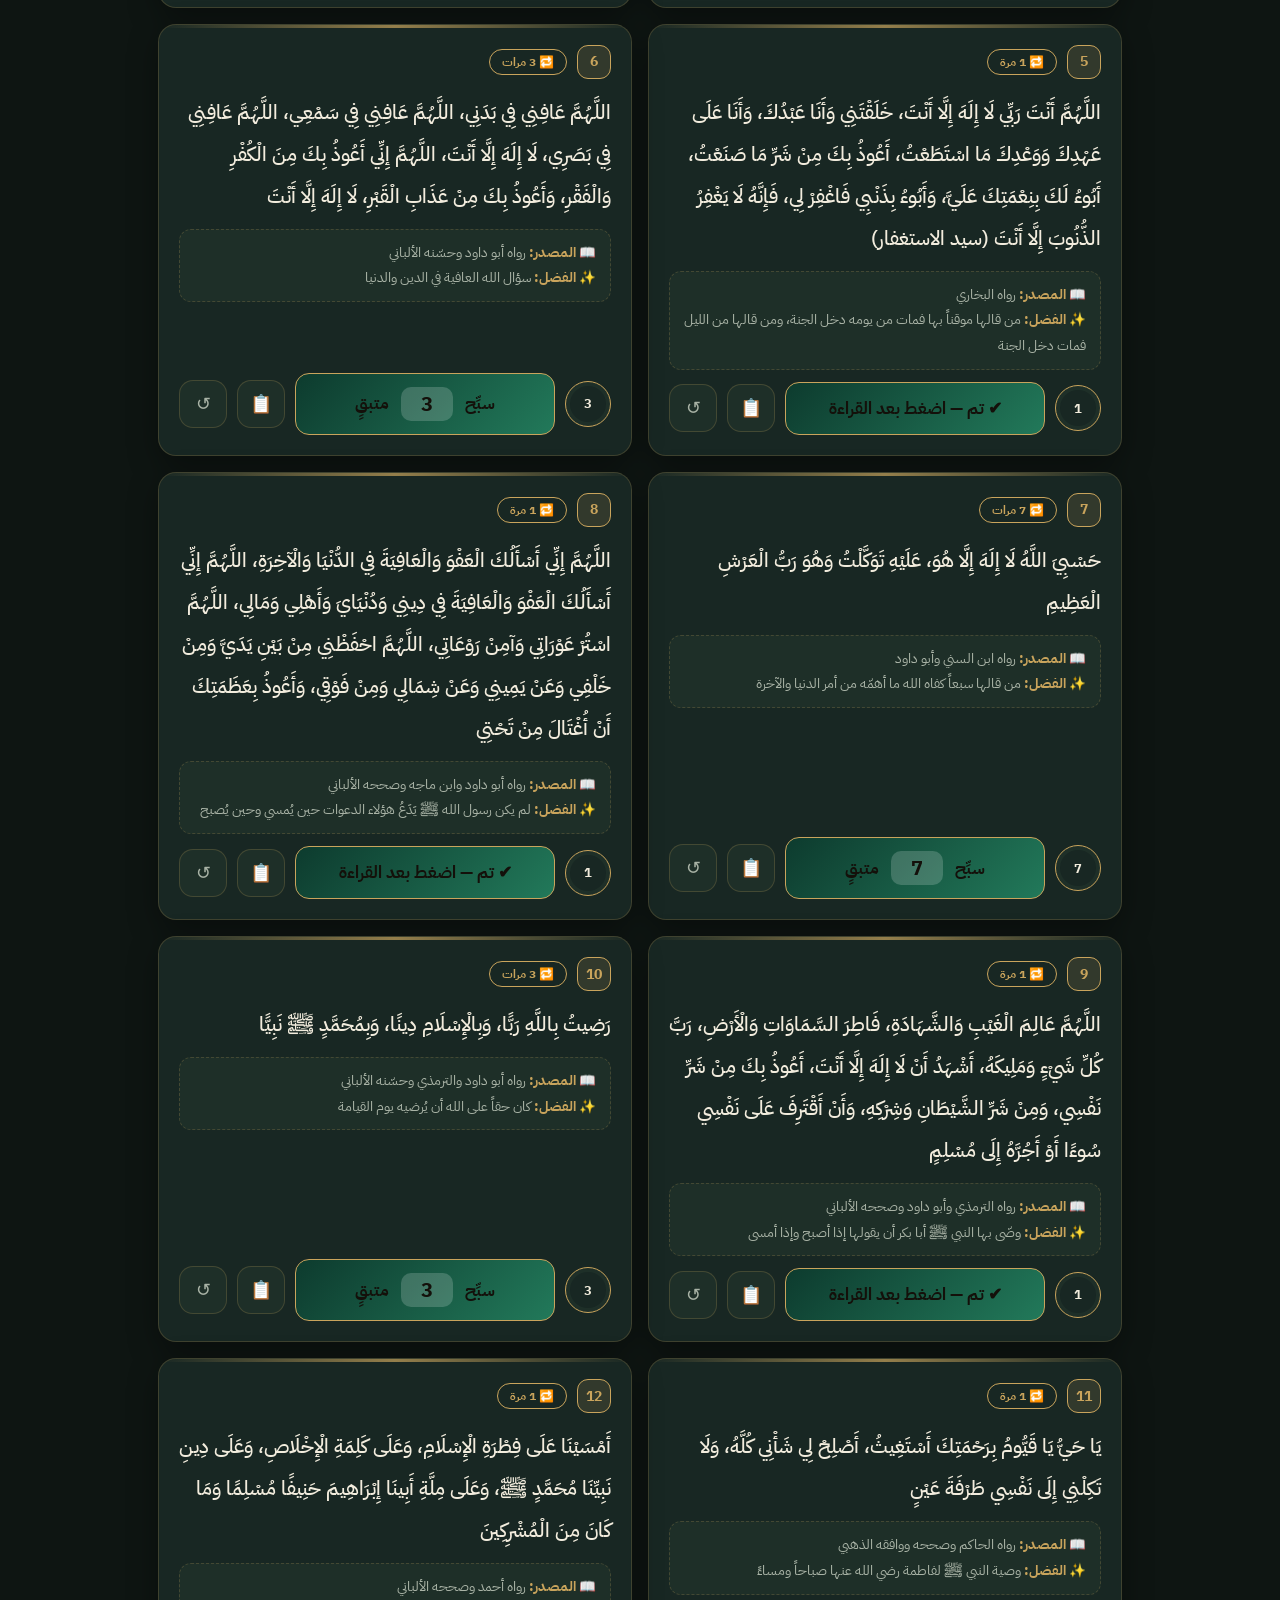
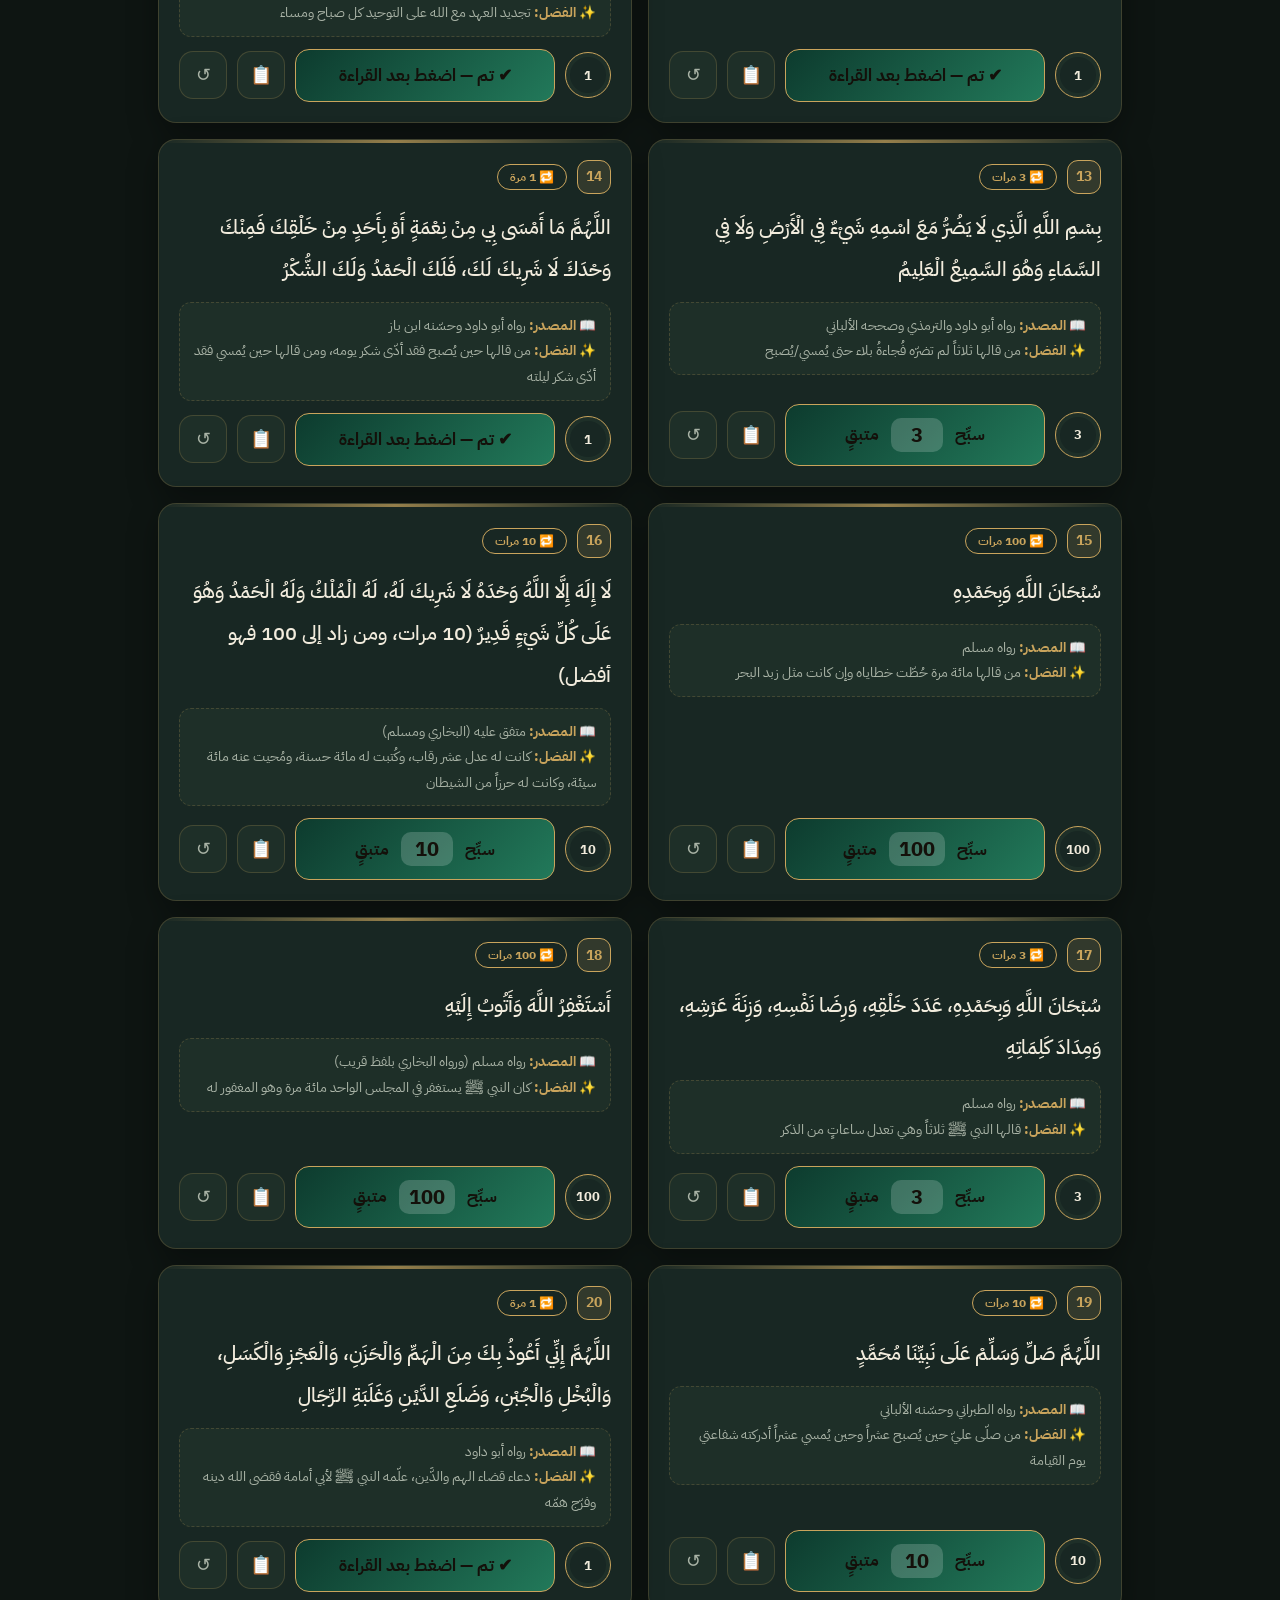
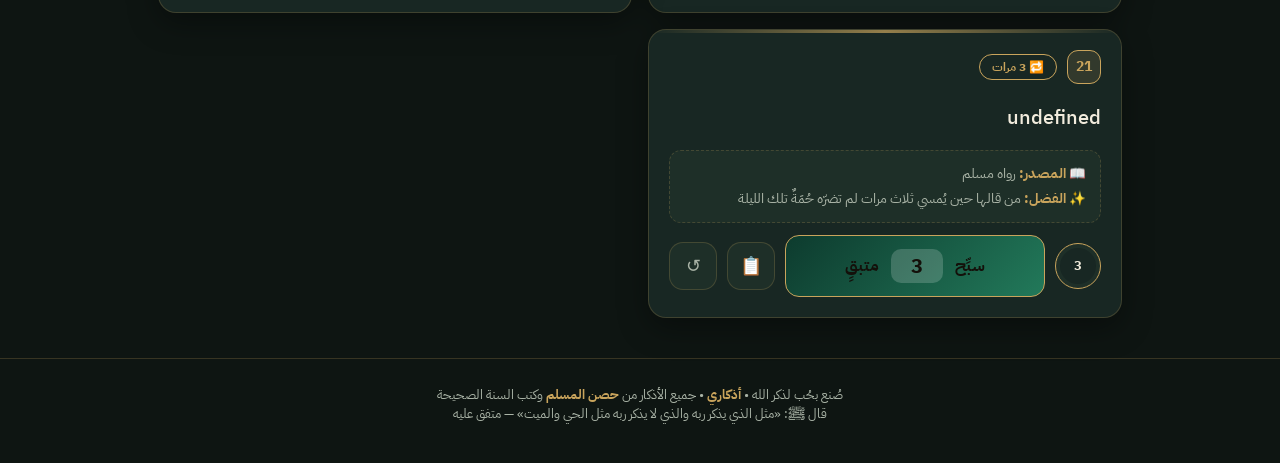
==== commit 40ad934a: "إضافة صفحة ترحيبية وصفحة عن فضل الأذكار ومourcesها مع روابط التنقل" ====
--- a/azkari-upload/index.html
+++ b/azkari-upload/index.html
@@ -179,6 +179,12 @@
   }
   .toast.show{transform:translateX(50%) translateY(0)}
   .empty{text-align:center;color:var(--muted);padding:50px 20px;font-size:16px}
+  .page-nav{display:flex;gap:10px}
+  .page-nav a{
+    color:var(--ink);text-decoration:none;padding:8px 14px;border:1px solid var(--line);
+    border-radius:50px;font-size:14px;transition:var(--transition);font-family:inherit;
+  }
+  .page-nav a:hover{border-color:var(--gold);color:var(--gold);background:var(--gold-soft)}
 </style>
 </head>
 <body>
@@ -188,6 +194,10 @@
       <div class="mark">ذ</div>
       <h1>أذكاري<small>حصنك اليومي من الأذكار الصحيحة</small></h1>
     </div>
+    <nav class="page-nav">
+      <a href="../welcome.html">الصفحة الرئيسية</a>
+      <a href="../about.html">عن الأذكار ومourcesها</a>
+    </nav>
     <div class="controls">
       <button class="ctl" id="fontMinus" title="تصغير الخط">A− <b>تصغير</b></button>
       <button class="ctl" id="fontPlus" title="تكبير الخط">A+ <b>تكبير</b></button>
